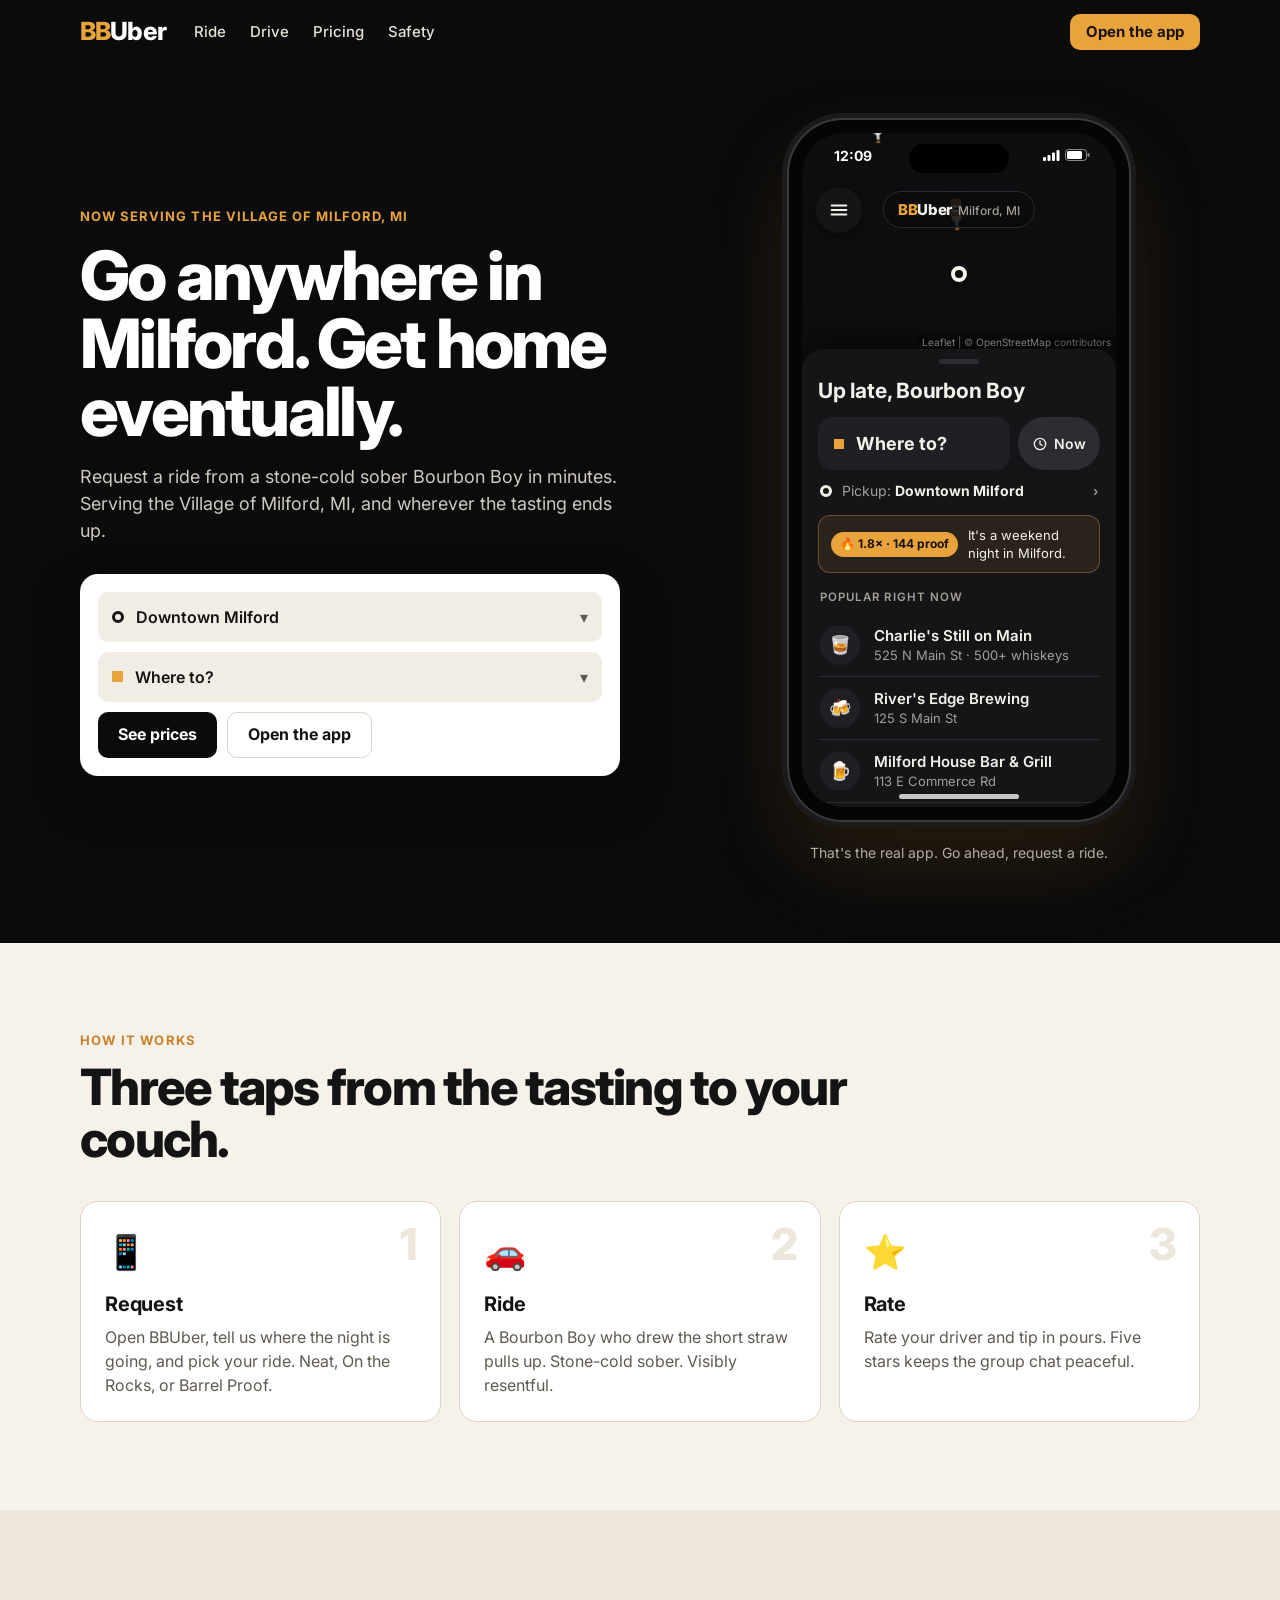
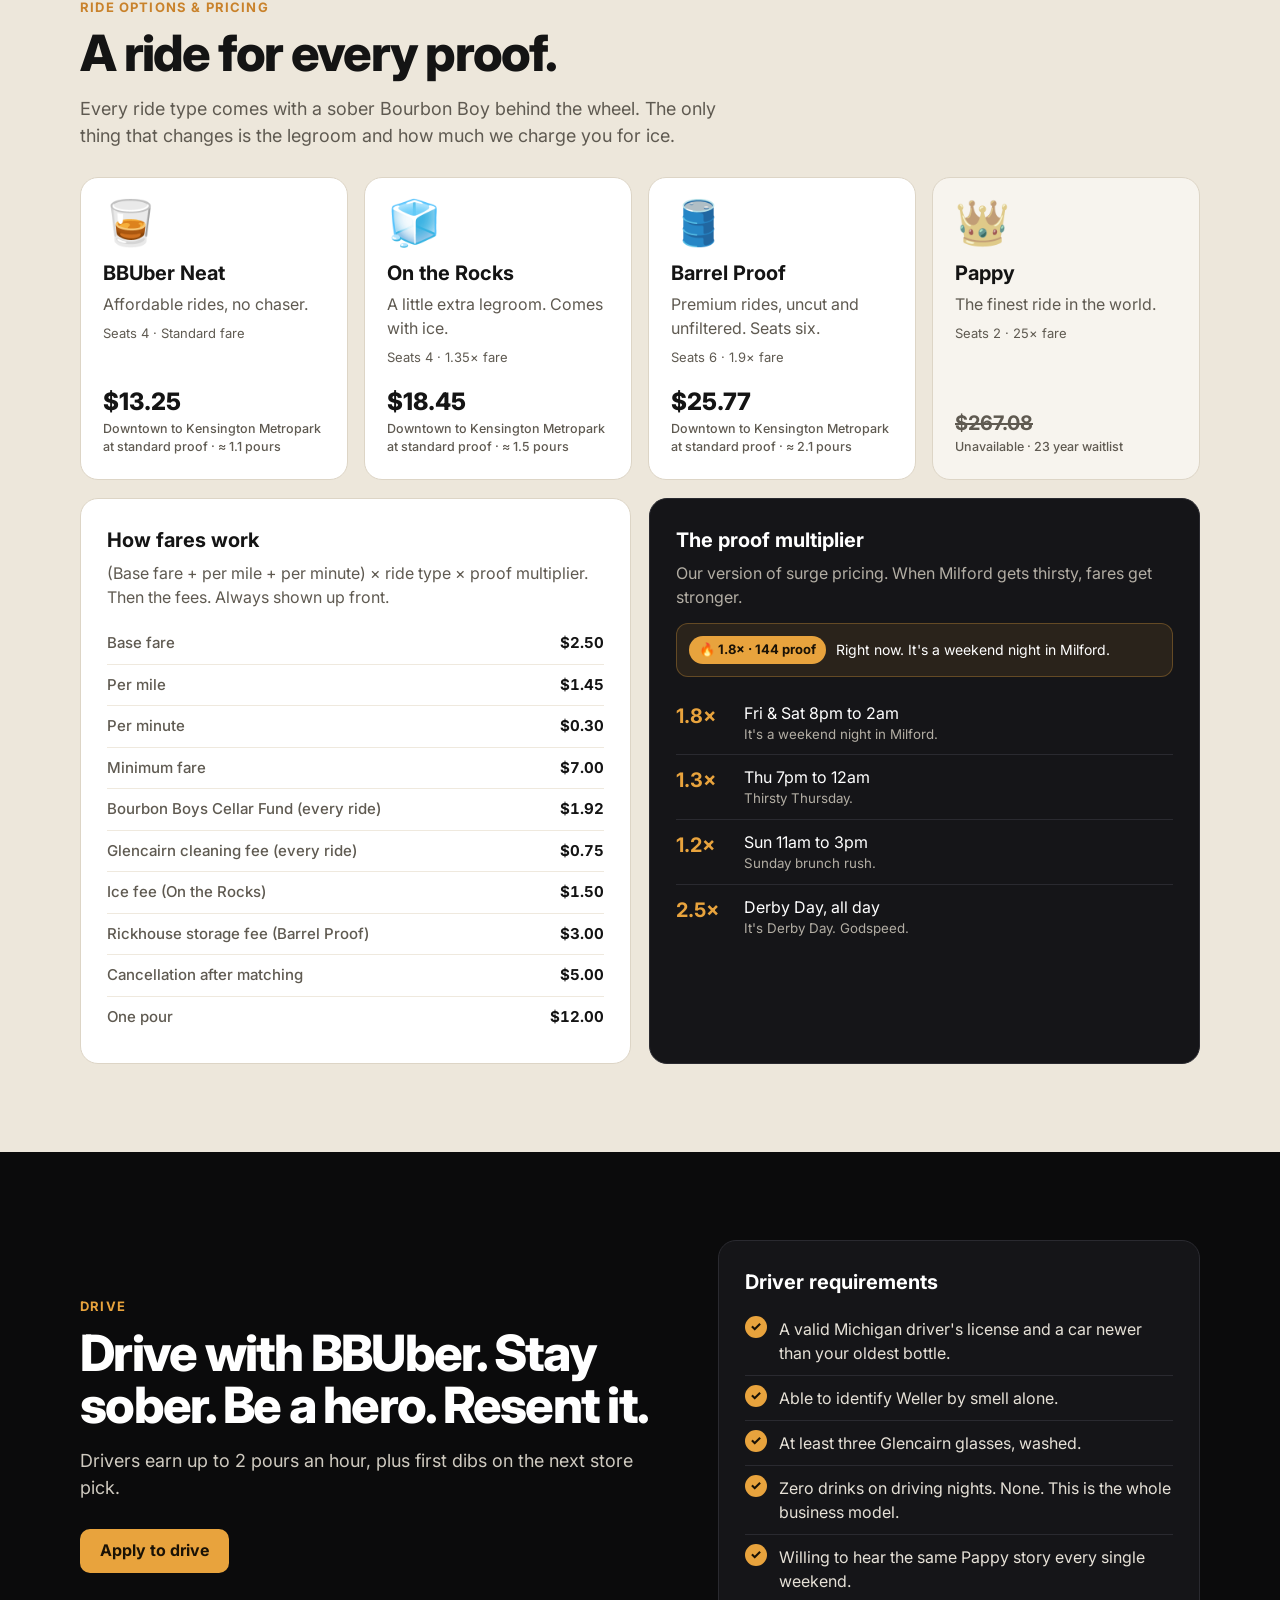
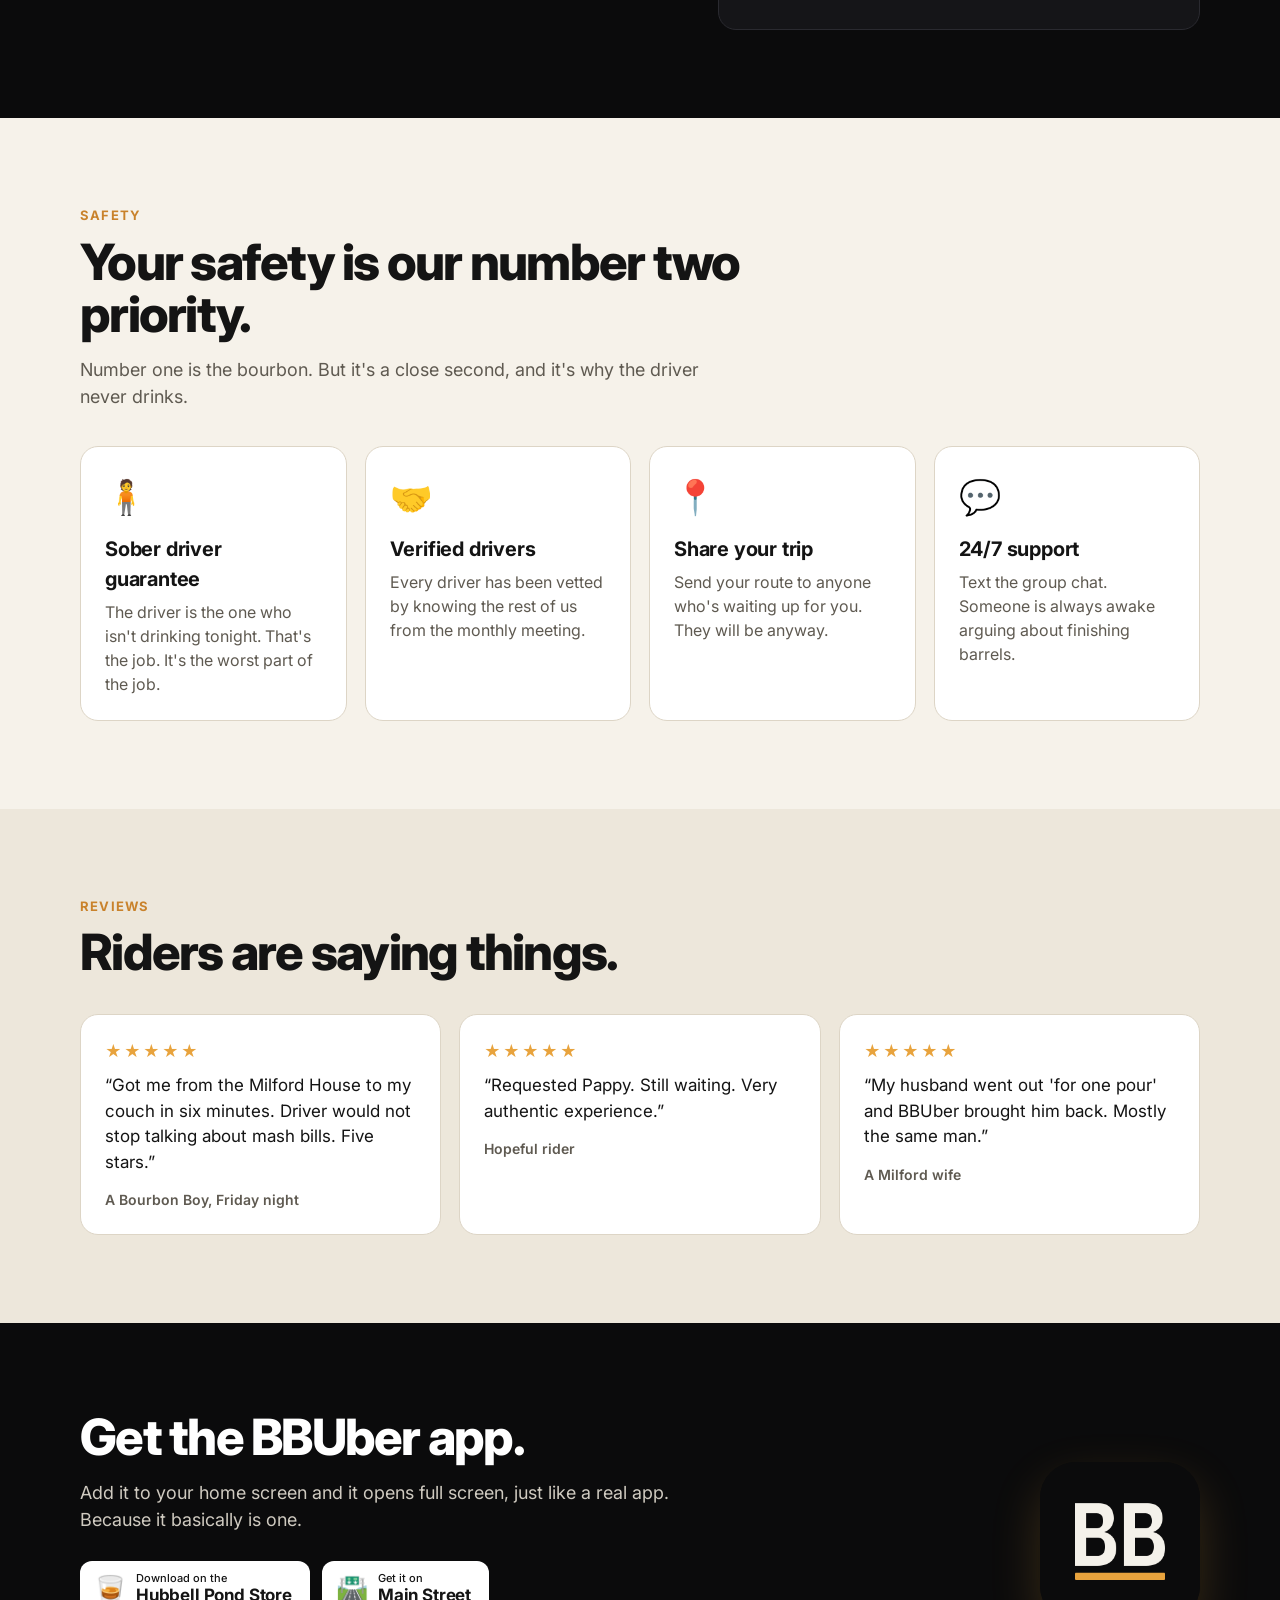
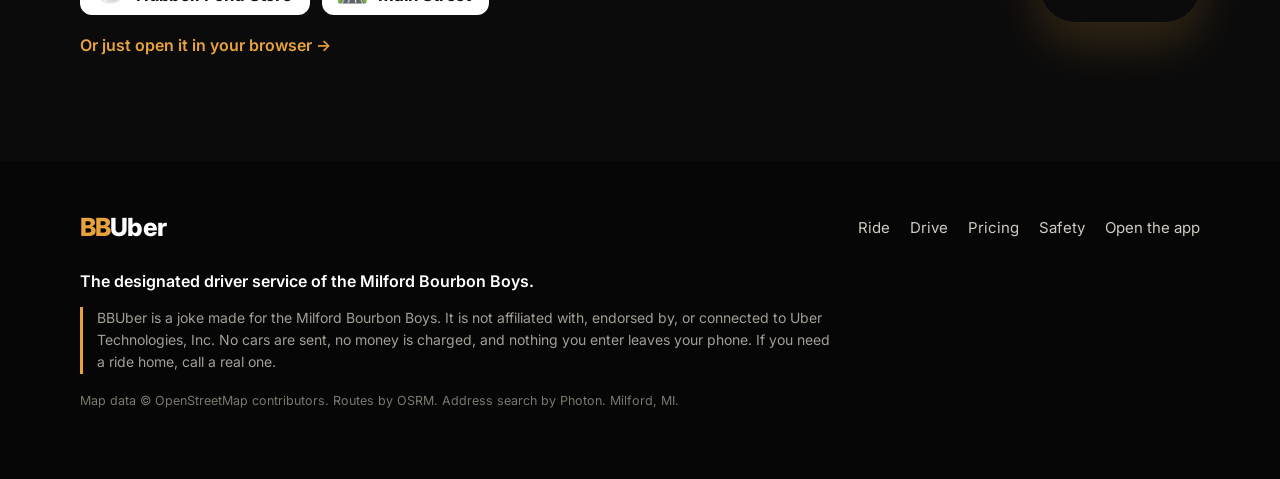
==== index.html @ 316cc3ca "BBUber: joke ride hailing site and app for the Milford Bourbon Boys Landing page with fare estimator" ====
<!DOCTYPE html>
<html lang="en">
<head>
  <meta charset="utf-8">
  <meta name="viewport" content="width=device-width, initial-scale=1, viewport-fit=cover">
  <meta name="robots" content="noindex, nofollow">
  <title>BBUber · Rides in Milford, MI</title>
  <meta name="description" content="The designated driver service of the Milford Bourbon Boys. Request a ride in Milford, MI.">
  <meta name="theme-color" content="#0b0b0c">
  <meta property="og:type" content="website">
  <meta property="og:title" content="BBUber · Rides in Milford, MI">
  <meta property="og:description" content="Go anywhere in Milford. Get home eventually. The designated driver service of the Milford Bourbon Boys.">
  <meta property="og:url" content="https://sdb-ryan.github.io/bbuber/">
  <meta property="og:image" content="https://sdb-ryan.github.io/bbuber/icons/og.png">
  <meta property="og:image:width" content="1200">
  <meta property="og:image:height" content="630">
  <meta name="twitter:card" content="summary_large_image">
  <link rel="manifest" href="manifest.webmanifest">
  <link rel="icon" href="icons/favicon.svg" type="image/svg+xml">
  <link rel="icon" href="icons/favicon-32.png" sizes="32x32" type="image/png">
  <link rel="apple-touch-icon" href="icons/apple-touch-icon.png">
  <link rel="preconnect" href="https://fonts.googleapis.com">
  <link rel="preconnect" href="https://fonts.gstatic.com" crossorigin>
  <link rel="stylesheet" href="https://fonts.googleapis.com/css2?family=Inter:wght@400;500;600;700;800&display=swap">
  <link rel="stylesheet" href="css/site.css">
</head>
<body>
  <header class="nav">
    <div class="wrap nav-inner">
      <a class="wordmark" href="./"><span>BB</span>Uber</a>
      <nav class="nav-links" aria-label="Sections">
        <a href="#ride">Ride</a>
        <a href="#drive">Drive</a>
        <a href="#pricing">Pricing</a>
        <a href="#safety">Safety</a>
      </nav>
      <a class="btn btn-amber nav-cta" href="app/">Open the app</a>
    </div>
  </header>

  <main>
    <!-- Hero with fare estimator and the live app in a phone -->
    <section class="hero" id="ride">
      <div class="wrap hero-grid">
        <div class="hero-copy">
          <p class="eyebrow" data-cfg="landing.eyebrow"></p>
          <h1 data-cfg="brand.heroHeadline"></h1>
          <p class="hero-sub" data-cfg="brand.heroSub"></p>

          <form class="quote-card" id="quote-form" autocomplete="off">
            <label class="field">
              <span class="mk mk-dot" aria-hidden="true"></span>
              <span class="sr">Pickup</span>
              <select id="q-pickup" aria-label="Pickup"></select>
            </label>
            <label class="field">
              <span class="mk mk-sq" aria-hidden="true"></span>
              <span class="sr">Dropoff</span>
              <select id="q-dropoff" aria-label="Dropoff"></select>
            </label>
            <div class="quote-actions">
              <button class="btn btn-dark" type="submit">See prices</button>
              <a class="btn btn-ghost" href="app/">Open the app</a>
            </div>
            <div id="quote-results" class="quote-results" aria-live="polite"></div>
          </form>
        </div>

        <div class="phone-col">
          <div class="phone">
            <div class="phone-screen">
              <iframe src="app/?embed=1" title="The BBUber app, running live" loading="lazy"></iframe>
              <div class="status-bar" aria-hidden="true"><span id="sb-time">9:41</span><span class="sb-icons"><svg width="17" height="11" viewBox="0 0 17 11"><rect x="0" y="7" width="3" height="4" rx="1" fill="#fff"/><rect x="4.5" y="5" width="3" height="6" rx="1" fill="#fff"/><rect x="9" y="2.5" width="3" height="8.5" rx="1" fill="#fff"/><rect x="13.5" y="0" width="3" height="11" rx="1" fill="#fff"/></svg><svg width="25" height="12" viewBox="0 0 25 12"><rect x="0.5" y="0.5" width="21" height="11" rx="3" fill="none" stroke="#fff" stroke-opacity="0.5"/><rect x="2" y="2" width="15" height="8" rx="1.5" fill="#fff"/><rect x="22.5" y="4" width="2" height="4" rx="1" fill="#fff" fill-opacity="0.5"/></svg></span></div>
              <div class="island" aria-hidden="true"></div>
              <div class="home-bar" aria-hidden="true"></div>
              <a class="phone-cover" href="app/"><span class="btn btn-amber">Tap to open BBUber</span></a>
            </div>
          </div>
          <p class="phone-note">That's the real app. Go ahead, request a ride.</p>
        </div>
      </div>
    </section>

    <!-- How it works -->
    <section class="section">
      <div class="wrap">
        <p class="kicker">How it works</p>
        <h2 data-cfg="landing.howHeadline"></h2>
        <div class="cards3" id="how"></div>
      </div>
    </section>

    <!-- Ride types and pricing -->
    <section class="section alt" id="pricing">
      <div class="wrap">
        <p class="kicker">Ride options &amp; pricing</p>
        <h2 data-cfg="landing.ridesHeadline"></h2>
        <p class="lead" data-cfg="landing.ridesSub"></p>
        <div class="tier-cards" id="tier-cards"></div>

        <div class="pricing-grid">
          <div class="panel">
            <h3>How fares work</h3>
            <p class="muted">(Base fare + per mile + per minute) × ride type × proof multiplier. Then the fees. Always shown up front.</p>
            <table class="rates" id="rates"></table>
          </div>
          <div class="panel panel-dark">
            <h3>The proof multiplier</h3>
            <p class="muted-light">Our version of surge pricing. When Milford gets thirsty, fares get stronger.</p>
            <div class="proof-now" id="proof-now"></div>
            <ul class="proof-schedule" id="proof-schedule"></ul>
          </div>
        </div>
      </div>
    </section>

    <!-- Drive -->
    <section class="section dark" id="drive">
      <div class="wrap drive-grid">
        <div>
          <p class="kicker amber">Drive</p>
          <h2 data-cfg="landing.driveHeadline"></h2>
          <p class="lead light" data-cfg="landing.driveEarnings"></p>
          <button class="btn btn-amber" type="button" id="apply-drive" data-cfg="landing.driveApply"></button>
        </div>
        <div class="panel panel-dark">
          <h3>Driver requirements</h3>
          <ul class="checklist" id="drive-reqs"></ul>
        </div>
      </div>
    </section>

    <!-- Safety -->
    <section class="section" id="safety">
      <div class="wrap">
        <p class="kicker">Safety</p>
        <h2 data-cfg="landing.safetyHeadline"></h2>
        <p class="lead" data-cfg="landing.safetySub"></p>
        <div class="cards4" id="safety-cards"></div>
      </div>
    </section>

    <!-- Reviews -->
    <section class="section alt">
      <div class="wrap">
        <p class="kicker">Reviews</p>
        <h2 data-cfg="landing.reviewsHeadline"></h2>
        <div class="cards3" id="reviews"></div>
      </div>
    </section>

    <!-- Get the app -->
    <section class="section dark app-cta">
      <div class="wrap app-grid">
        <div>
          <h2 data-cfg="landing.appHeadline"></h2>
          <p class="lead light" data-cfg="landing.appSub"></p>
          <div class="badges" id="badges"></div>
          <p><a class="text-link" href="app/">Or just open it in your browser →</a></p>
        </div>
        <img class="app-icon" src="icons/icon-512.png" width="160" height="160" alt="The BBUber app icon">
      </div>
    </section>
  </main>

  <footer class="footer">
    <div class="wrap">
      <div class="footer-top">
        <a class="wordmark" href="./"><span>BB</span>Uber</a>
        <nav class="footer-links" aria-label="Footer">
          <a href="#ride">Ride</a>
          <a href="#drive">Drive</a>
          <a href="#pricing">Pricing</a>
          <a href="#safety">Safety</a>
          <a href="app/">Open the app</a>
        </nav>
      </div>
      <p class="tagline" data-cfg="brand.tagline"></p>
      <p class="disclaimer" data-cfg="disclaimer"></p>
      <p class="credits">Map data © OpenStreetMap contributors. Routes by OSRM. Address search by Photon. Milford, MI.</p>
    </div>
  </footer>

  <dialog class="dialog" id="dialog">
    <form method="dialog">
      <h3 id="dialog-title"></h3>
      <div id="dialog-body"></div>
      <button class="btn btn-amber" value="ok">Got it</button>
    </form>
  </dialog>

  <script src="js/config.js"></script>
  <script src="js/pricing.js"></script>
  <script src="js/geo.js"></script>
  <script src="js/site.js"></script>
</body>
</html>
---- css/site.css ----
/* BBUber landing page styles. */
:root {
  --black: #0b0b0c;
  --black-2: #151518;
  --ink: #141414;
  --paper: #f6f2ea;
  --paper-2: #ede7db;
  --white: #ffffff;
  --muted: #5f5a51;
  --muted-light: #b3aea4;
  --line: #ddd5c6;
  --amber: #e8a33d;
  --amber-2: #c9822b;
  --amber-ink: #1a1206;
  --font: "Inter", -apple-system, BlinkMacSystemFont, "Segoe UI", system-ui, sans-serif;
}

* { box-sizing: border-box; }
html { scroll-behavior: smooth; -webkit-text-size-adjust: 100%; }
body {
  margin: 0;
  font-family: var(--font);
  color: var(--ink);
  background: var(--paper);
  line-height: 1.5;
  -webkit-font-smoothing: antialiased;
}
img { max-width: 100%; }
a { color: inherit; }
:focus-visible { outline: 2px solid var(--amber); outline-offset: 3px; }
.sr { position: absolute; width: 1px; height: 1px; overflow: hidden; clip: rect(0 0 0 0); white-space: nowrap; }
.wrap { max-width: 1160px; margin: 0 auto; padding: 0 20px; }
.muted { color: var(--muted); }
.muted-light { color: var(--muted-light); }

/* ------------------------------------------------------------ buttons */
.btn {
  display: inline-flex;
  align-items: center;
  justify-content: center;
  gap: 8px;
  border: 0;
  border-radius: 10px;
  padding: 13px 20px;
  font: 700 16px/1.1 var(--font);
  cursor: pointer;
  text-decoration: none;
  white-space: nowrap;
}
.btn-amber { background: var(--amber); color: var(--amber-ink); }
.btn-amber:hover { background: var(--amber-2); }
.btn-dark { background: var(--black); color: var(--white); }
.btn-dark:hover { background: #26262b; }
.btn-ghost { background: transparent; color: var(--ink); border: 1px solid var(--line); }
.btn-ghost:hover { background: var(--paper); }

/* ---------------------------------------------------------------- nav */
.nav { position: sticky; top: 0; z-index: 50; background: var(--black); color: var(--white); }
.nav-inner { display: flex; align-items: center; gap: 28px; height: 64px; }
.wordmark { font-weight: 800; font-size: 25px; letter-spacing: -0.035em; text-decoration: none; color: var(--white); }
.wordmark span { color: var(--amber); }
.nav-links { display: flex; gap: 24px; }
.nav-links a { color: #e6e1d7; text-decoration: none; font-weight: 500; font-size: 15px; }
.nav-links a:hover { color: var(--white); }
.nav-cta { margin-left: auto; padding: 10px 16px; font-size: 15px; }
@media (max-width: 760px) { .nav-links { display: none; } }

/* --------------------------------------------------------------- hero */
.hero { background: var(--black); color: var(--white); padding: 56px 0 80px; overflow: hidden; }
.hero-grid { display: grid; grid-template-columns: minmax(0, 1.1fr) minmax(0, 0.9fr); gap: 48px; align-items: center; }
.eyebrow { color: var(--amber); font-weight: 700; letter-spacing: 0.08em; text-transform: uppercase; font-size: 13px; margin: 0; }
.hero h1 { font-size: clamp(40px, 6.2vw, 68px); line-height: 1; letter-spacing: -0.04em; margin: 14px 0 18px; font-weight: 800; }
.hero-sub { font-size: 18px; color: #cfcac0; max-width: 540px; margin: 0; }

.quote-card { background: var(--white); color: var(--ink); border-radius: 18px; padding: 18px; margin-top: 30px; max-width: 540px; box-shadow: 0 20px 50px rgba(0, 0, 0, 0.35); }
.field { position: relative; display: flex; align-items: center; gap: 12px; background: #f1ede5; border-radius: 10px; padding: 0 14px; margin-bottom: 10px; }
.field select {
  flex: 1;
  min-width: 0;
  appearance: none;
  -webkit-appearance: none;
  background: transparent;
  border: 0;
  font: 600 16px var(--font);
  padding: 15px 22px 15px 0;
  color: var(--ink);
  cursor: pointer;
}
.field::after { content: "▾"; position: absolute; right: 14px; color: var(--muted); pointer-events: none; }
.field:focus-within { box-shadow: 0 0 0 2px var(--amber); }
.mk { flex: 0 0 auto; }
.mk-dot { width: 12px; height: 12px; border-radius: 50%; border: 3px solid var(--ink); }
.mk-sq { width: 11px; height: 11px; background: var(--amber); }
.quote-actions { display: flex; gap: 10px; flex-wrap: wrap; }
.quote-results:empty { display: none; }
.quote-results { margin-top: 16px; border-top: 1px solid #ece6da; padding-top: 12px; }
.q-head { display: flex; flex-direction: column; margin: 0 0 8px; }
.q-head span { color: var(--muted); font-size: 14px; }
.q-row {
  display: flex;
  align-items: center;
  gap: 12px;
  padding: 10px 8px;
  border-radius: 12px;
  text-decoration: none;
  color: var(--ink);
}
a.q-row:hover { background: #f6f2ea; }
.q-row.off { opacity: 0.5; }
.q-ic { font-size: 28px; width: 40px; text-align: center; }
.q-name { flex: 1; min-width: 0; display: flex; flex-direction: column; }
.q-name small { color: var(--muted); font-size: 13px; }
.q-price { display: flex; flex-direction: column; text-align: right; font-variant-numeric: tabular-nums; }
.q-price small { color: var(--muted); font-size: 12px; }
.q-go { color: var(--muted); font-size: 22px; }
.q-msg { display: flex; align-items: center; gap: 10px; margin: 4px 0; color: var(--muted); }
.q-note { color: var(--muted); font-size: 13px; margin: 8px 0 0; }
.spinner { width: 18px; height: 18px; border-radius: 50%; border: 3px solid #e2dbcd; border-top-color: var(--amber); animation: spin 0.8s linear infinite; display: inline-block; }
@keyframes spin { to { transform: rotate(360deg); } }
.proof-chip { display: inline-block; background: var(--amber); color: var(--amber-ink); font-weight: 700; border-radius: 999px; padding: 4px 10px; font-size: 13px; white-space: nowrap; }
.proof-chip.small { padding: 1px 7px; font-size: 12px; }
.proof-chip.calm { background: #2c2c33; color: var(--white); }

/* ------------------------------------------------------ phone mockup */
.phone-col { display: flex; flex-direction: column; align-items: center; }
.phone {
  width: 340px;
  height: 700px;
  border-radius: 54px;
  background: #050505;
  padding: 13px;
  box-shadow: 0 0 0 2px #3b3a38, 0 0 0 7px #1b1b1d, 0 40px 90px rgba(232, 163, 61, 0.16), 0 30px 60px rgba(0, 0, 0, 0.6);
}
.phone-screen { position: relative; width: 100%; height: 100%; border-radius: 42px; overflow: hidden; background: var(--black); }
.phone-screen iframe { width: 100%; height: 100%; border: 0; display: block; background: var(--black); }
.status-bar {
  position: absolute;
  top: 0;
  left: 0;
  right: 0;
  height: 44px;
  display: flex;
  align-items: center;
  justify-content: space-between;
  padding: 0 26px 0 32px;
  font-weight: 700;
  font-size: 14px;
  color: var(--white);
  pointer-events: none;
  text-shadow: 0 1px 3px rgba(0, 0, 0, 0.6);
}
.sb-icons { display: flex; align-items: center; gap: 5px; }
.island { position: absolute; top: 11px; left: 50%; transform: translateX(-50%); width: 100px; height: 29px; border-radius: 20px; background: #000; pointer-events: none; }
.home-bar { position: absolute; bottom: 8px; left: 50%; transform: translateX(-50%); width: 120px; height: 5px; border-radius: 3px; background: rgba(255, 255, 255, 0.75); pointer-events: none; }
.phone-cover { display: none; }
.phone-note { color: var(--muted-light); font-size: 14px; margin: 22px 0 0; text-align: center; }

@media (max-width: 900px), (hover: none) {
  .phone-screen iframe { pointer-events: none; }
  .phone-cover {
    display: flex;
    position: absolute;
    inset: 0;
    align-items: flex-start;
    justify-content: center;
    padding-top: 42%;
    text-decoration: none;
    background: linear-gradient(to bottom, rgba(0, 0, 0, 0) 40%, rgba(0, 0, 0, 0.35));
  }
  .phone-note { display: none; }
}
@media (max-width: 900px) {
  .hero { padding: 36px 0 56px; }
  .hero-grid { grid-template-columns: 1fr; gap: 40px; }
  .phone { width: 300px; height: 620px; border-radius: 48px; padding: 11px; }
  .phone-screen { border-radius: 38px; }
}

/* ----------------------------------------------------------- sections */
.section { padding: 88px 0; }
.section.alt { background: var(--paper-2); }
.section.dark { background: var(--black); color: var(--white); }
.section h2 { font-size: clamp(32px, 4.6vw, 50px); letter-spacing: -0.035em; line-height: 1.04; margin: 0 0 16px; max-width: 820px; font-weight: 800; }
.kicker { text-transform: uppercase; letter-spacing: 0.09em; font-size: 13px; font-weight: 700; color: var(--amber-2); margin: 0 0 10px; }
.kicker.amber { color: var(--amber); }
.lead { font-size: 18px; color: var(--muted); max-width: 660px; margin: 0 0 28px; }
.lead.light { color: #cfcac0; }
@media (max-width: 700px) { .section { padding: 64px 0; } }

.cards3, .cards4 { display: grid; gap: 18px; margin-top: 36px; }
.cards3 { grid-template-columns: repeat(3, minmax(0, 1fr)); }
.cards4 { grid-template-columns: repeat(4, minmax(0, 1fr)); }
@media (max-width: 980px) { .cards4 { grid-template-columns: repeat(2, minmax(0, 1fr)); } }
@media (max-width: 800px) { .cards3 { grid-template-columns: 1fr; } }
@media (max-width: 560px) { .cards4 { grid-template-columns: 1fr; } }
.card { position: relative; background: var(--white); border: 1px solid var(--line); border-radius: 18px; padding: 24px; margin: 0; }
.card .ic { font-size: 34px; display: block; }
.card h3 { margin: 12px 0 6px; font-size: 20px; letter-spacing: -0.01em; }
.card p { margin: 0; color: var(--muted); }
.step { position: absolute; top: 20px; right: 22px; font-weight: 800; font-size: 44px; line-height: 1; color: var(--paper-2); }
.quote .stars { color: var(--amber); letter-spacing: 2px; }
.quote blockquote { margin: 10px 0 14px; font-size: 17px; line-height: 1.5; }
.quote figcaption { color: var(--muted); font-size: 14px; font-weight: 600; }

/* --------------------------------------------------------- ride types */
.tier-cards { display: grid; grid-template-columns: repeat(4, minmax(0, 1fr)); gap: 16px; }
@media (max-width: 980px) { .tier-cards { grid-template-columns: repeat(2, minmax(0, 1fr)); } }
@media (max-width: 520px) { .tier-cards { grid-template-columns: 1fr; } }
.tier-card { background: var(--white); border: 1px solid var(--line); border-radius: 18px; padding: 22px; display: flex; flex-direction: column; }
.tier-card.off { background: #f7f4ee; }
.tier-card.off .tier-ic { filter: grayscale(0.6); }
.tier-ic { font-size: 44px; line-height: 1; }
.tier-card h3 { margin: 14px 0 4px; font-size: 20px; }
.tier-card p { margin: 0; color: var(--muted); }
.tier-meta { font-size: 13px; margin-top: 8px !important; }
.tier-price { margin-top: auto !important; padding-top: 16px; font-weight: 800; font-size: 24px; color: var(--ink) !important; display: flex; flex-direction: column; }
.tier-price s { color: var(--muted); font-weight: 700; font-size: 20px; }
.tier-price small { font-size: 12.5px; color: var(--muted); font-weight: 500; }

.pricing-grid { display: grid; grid-template-columns: minmax(0, 1fr) minmax(0, 1fr); gap: 18px; margin-top: 18px; }
@media (max-width: 860px) { .pricing-grid { grid-template-columns: 1fr; } }
.panel { background: var(--white); border: 1px solid var(--line); border-radius: 18px; padding: 26px; }
.panel h3 { margin: 0 0 6px; font-size: 20px; }
.panel > p { margin: 0 0 14px; }
.panel-dark { background: var(--black-2); border-color: #2a2a30; color: var(--white); }
.rates { width: 100%; border-collapse: collapse; font-size: 15px; }
.rates th { text-align: left; font-weight: 500; color: var(--muted); padding: 9px 0; border-bottom: 1px solid #efe9de; }
.rates td { text-align: right; font-weight: 700; font-variant-numeric: tabular-nums; padding: 9px 0; border-bottom: 1px solid #efe9de; }
.rates tr:last-child th, .rates tr:last-child td { border-bottom: 0; }
.proof-now { display: flex; align-items: center; gap: 10px; flex-wrap: wrap; background: rgba(232, 163, 61, 0.1); border: 1px solid rgba(232, 163, 61, 0.3); border-radius: 12px; padding: 12px; margin-bottom: 14px; font-size: 14px; }
.proof-schedule { list-style: none; margin: 0; padding: 0; }
.proof-schedule li { display: grid; grid-template-columns: 56px 1fr; column-gap: 12px; padding: 10px 0; border-bottom: 1px solid #2a2a30; }
.proof-schedule li:last-child { border-bottom: 0; }
.proof-schedule b { grid-row: span 2; color: var(--amber); font-size: 20px; }
.proof-schedule small { color: var(--muted-light); }

/* --------------------------------------------------------------- drive */
.drive-grid { display: grid; grid-template-columns: minmax(0, 1.1fr) minmax(0, 0.9fr); gap: 48px; align-items: center; }
@media (max-width: 860px) { .drive-grid { grid-template-columns: 1fr; } }
.checklist { list-style: none; margin: 10px 0 0; padding: 0; }
.checklist li { position: relative; padding: 10px 0 10px 34px; border-bottom: 1px solid #2a2a30; color: #e6e1d7; }
.checklist li:last-child { border-bottom: 0; }
.checklist li::before { content: "✓"; position: absolute; left: 0; top: 9px; width: 22px; height: 22px; border-radius: 50%; background: var(--amber); color: var(--amber-ink); font-weight: 800; font-size: 13px; display: grid; place-items: center; }

/* ---------------------------------------------------------------- app */
.app-grid { display: flex; align-items: center; justify-content: space-between; gap: 40px; }
.app-icon { width: 160px; height: 160px; border-radius: 36px; box-shadow: 0 20px 50px rgba(232, 163, 61, 0.2); flex: 0 0 auto; }
@media (max-width: 700px) { .app-grid { flex-direction: column-reverse; align-items: flex-start; } .app-icon { width: 110px; height: 110px; border-radius: 26px; } }
.badges { display: flex; gap: 12px; flex-wrap: wrap; margin-bottom: 18px; }
.badge {
  display: inline-flex;
  align-items: center;
  gap: 10px;
  background: var(--white);
  color: var(--ink);
  border: 0;
  border-radius: 12px;
  padding: 10px 18px 10px 14px;
  cursor: pointer;
  text-align: left;
  font-family: var(--font);
}
.badge:hover { background: var(--paper); }
.badge-ic { font-size: 26px; }
.badge small { display: block; font-size: 11px; font-weight: 500; }
.badge b { display: block; font-size: 17px; letter-spacing: -0.01em; }
.text-link { color: var(--amber); font-weight: 600; text-decoration: none; }
.text-link:hover { text-decoration: underline; }

/* -------------------------------------------------------------- footer */
.footer { background: #060607; color: #cfcac0; padding: 48px 0 56px; }
.footer-top { display: flex; align-items: center; justify-content: space-between; gap: 20px; flex-wrap: wrap; }
.footer-links { display: flex; gap: 20px; flex-wrap: wrap; }
.footer-links a { text-decoration: none; color: #cfcac0; font-size: 15px; }
.footer-links a:hover { color: var(--white); }
.tagline { color: var(--white); font-weight: 600; margin: 22px 0 8px; }
.disclaimer { max-width: 760px; font-size: 14px; line-height: 1.6; color: #a39f96; border-left: 3px solid var(--amber); padding-left: 14px; }
.credits { font-size: 12.5px; color: #7c786f; margin-top: 18px; }

/* -------------------------------------------------------------- dialog */
.dialog { border: 0; border-radius: 18px; padding: 24px; max-width: min(440px, calc(100vw - 32px)); box-shadow: 0 30px 80px rgba(0, 0, 0, 0.4); font-family: var(--font); color: var(--ink); }
.dialog::backdrop { background: rgba(0, 0, 0, 0.55); }
.dialog h3 { margin: 0 0 10px; font-size: 20px; }
.dialog p { margin: 0 0 10px; }
.dialog .btn { width: 100%; margin-top: 8px; }

@media (prefers-reduced-motion: reduce) {
  html { scroll-behavior: auto; }
  *, *::before, *::after { animation-duration: 0.01ms !important; transition-duration: 0.01ms !important; }
}
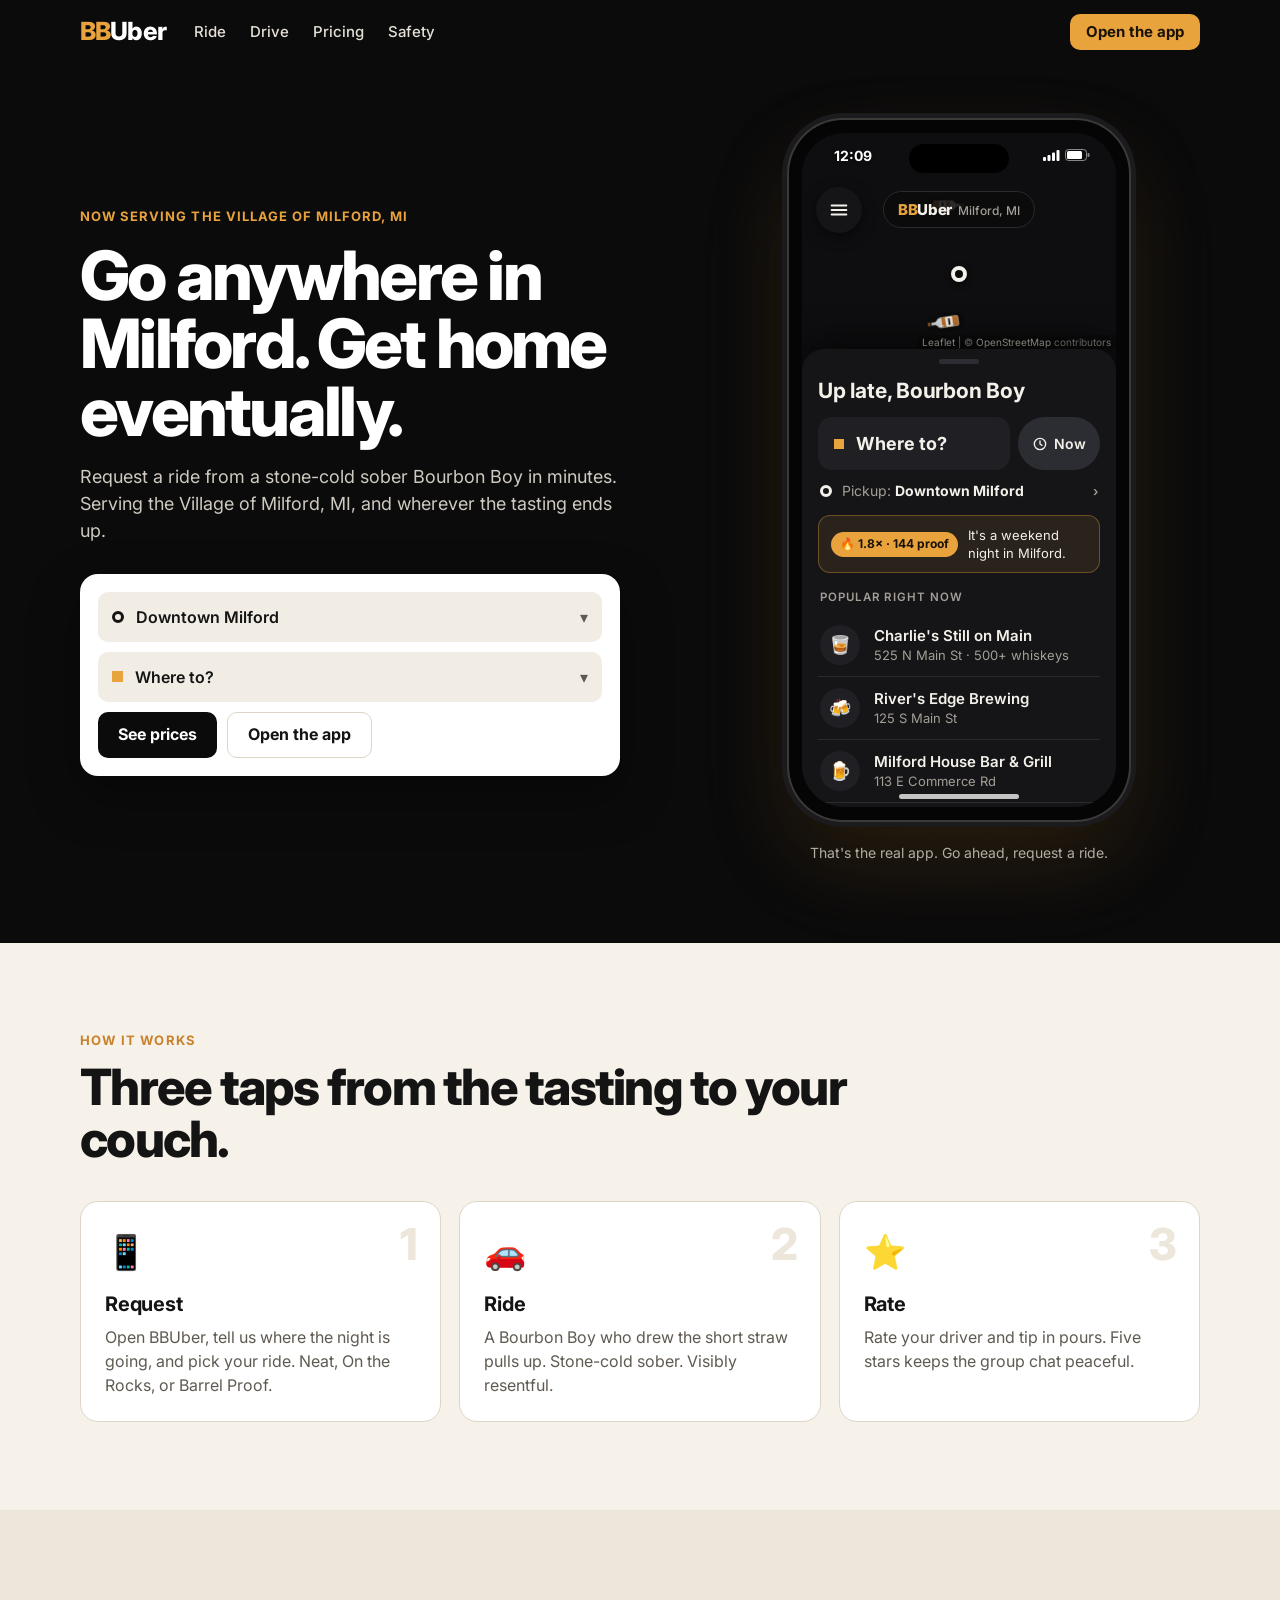
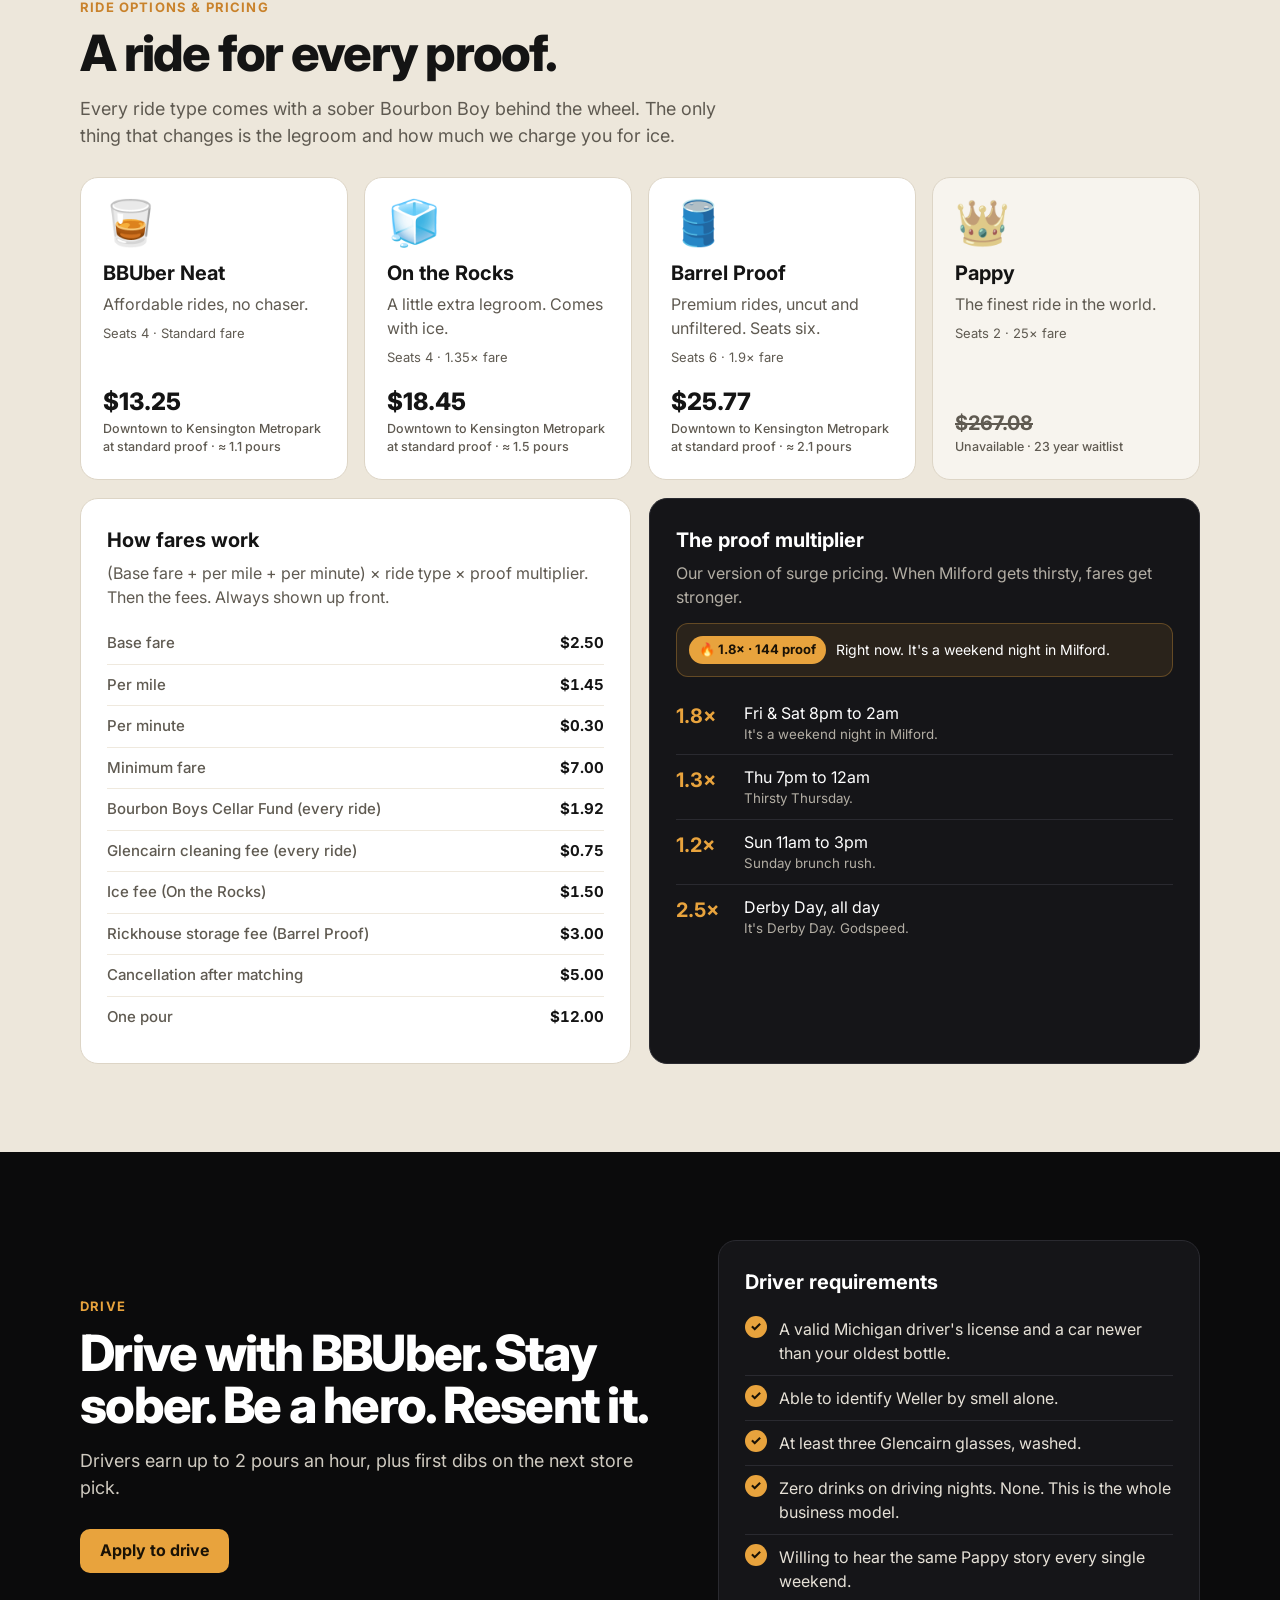
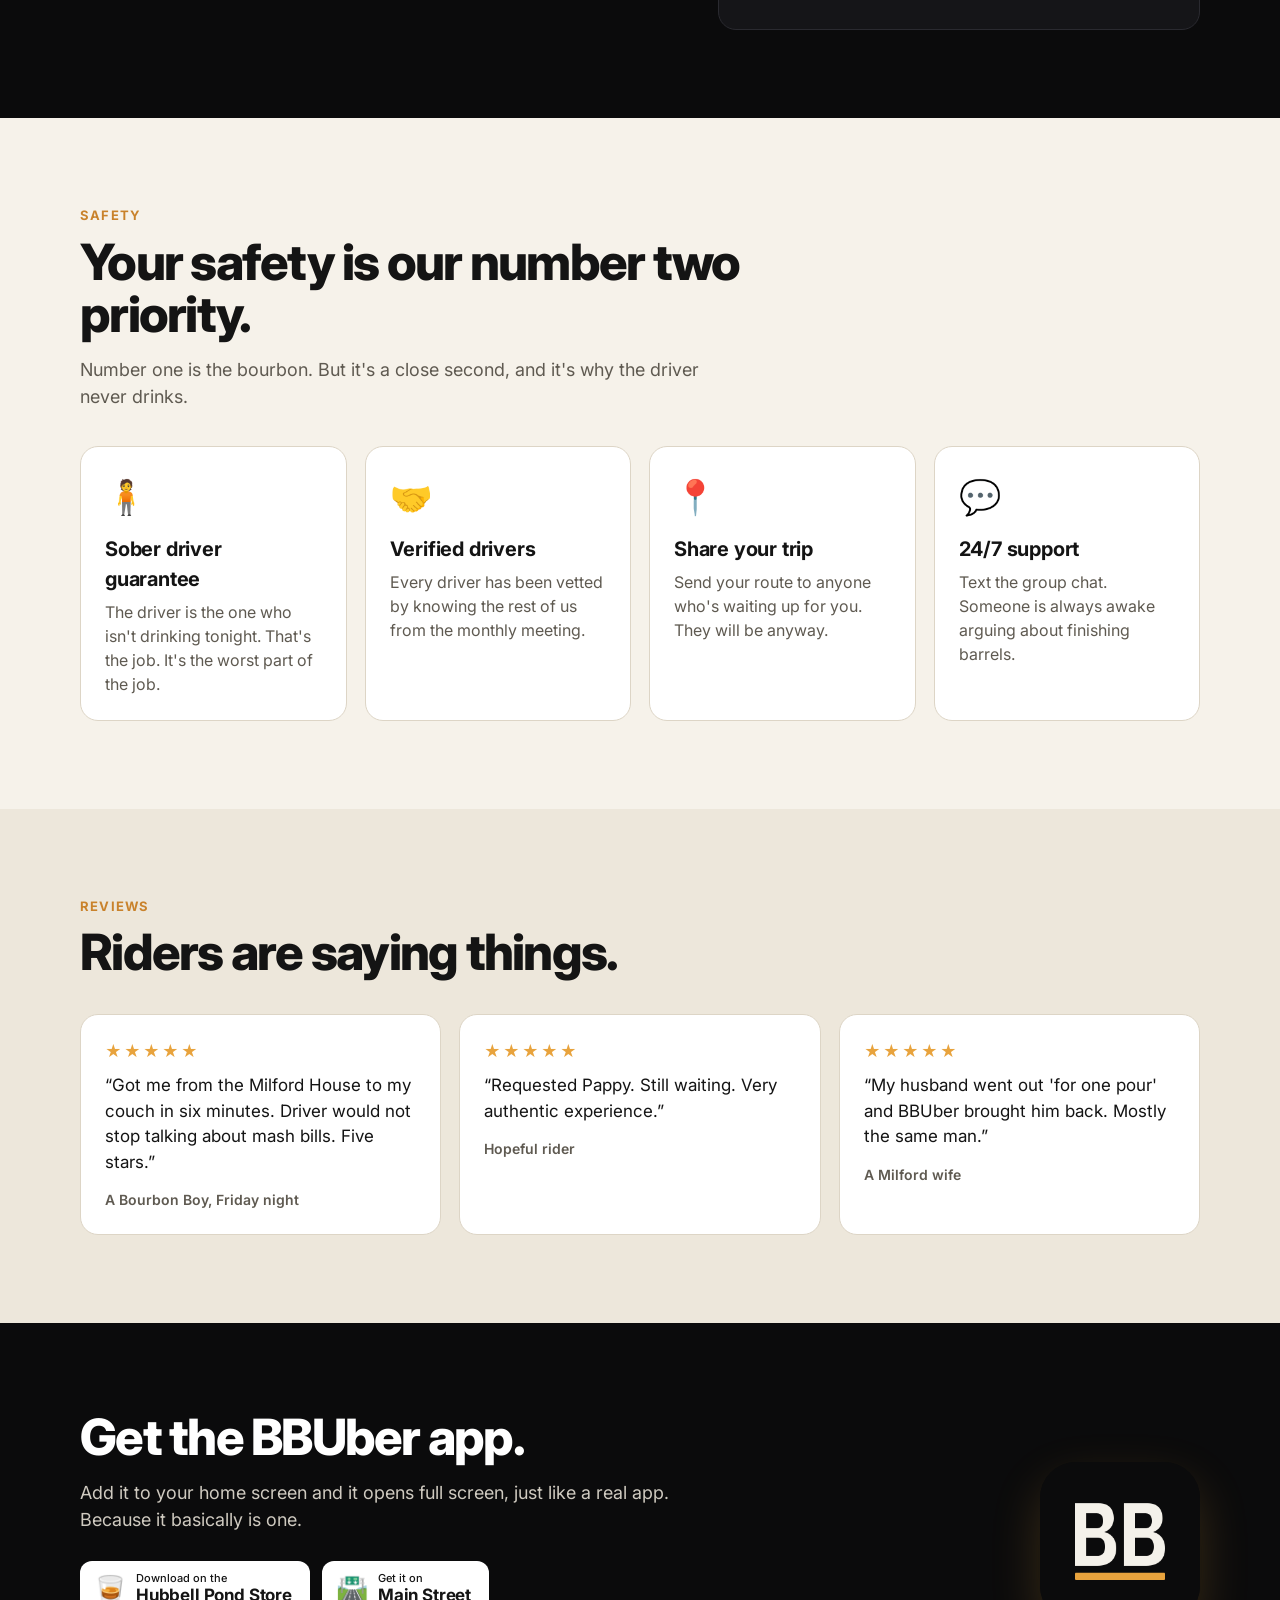
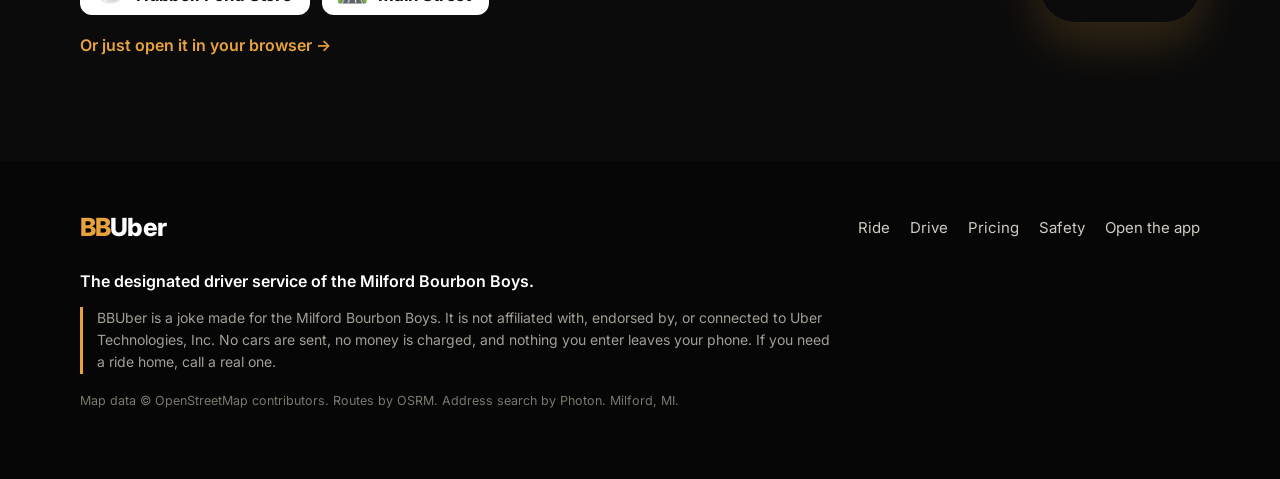
==== commit 598ddf73: "Attach bbuber.dad Co-Authored-By: Claude Opus 5 (1M context) <noreply@anthropic.com>" ====
--- a/index.html
+++ b/index.html
@@ -10,8 +10,8 @@
   <meta property="og:type" content="website">
   <meta property="og:title" content="BBUber · Rides in Milford, MI">
   <meta property="og:description" content="Go anywhere in Milford. Get home eventually. The designated driver service of the Milford Bourbon Boys.">
-  <meta property="og:url" content="https://sdb-ryan.github.io/bbuber/">
-  <meta property="og:image" content="https://sdb-ryan.github.io/bbuber/icons/og.png">
+  <meta property="og:url" content="https://bbuber.dad/">
+  <meta property="og:image" content="https://bbuber.dad/icons/og.png">
   <meta property="og:image:width" content="1200">
   <meta property="og:image:height" content="630">
   <meta name="twitter:card" content="summary_large_image">
